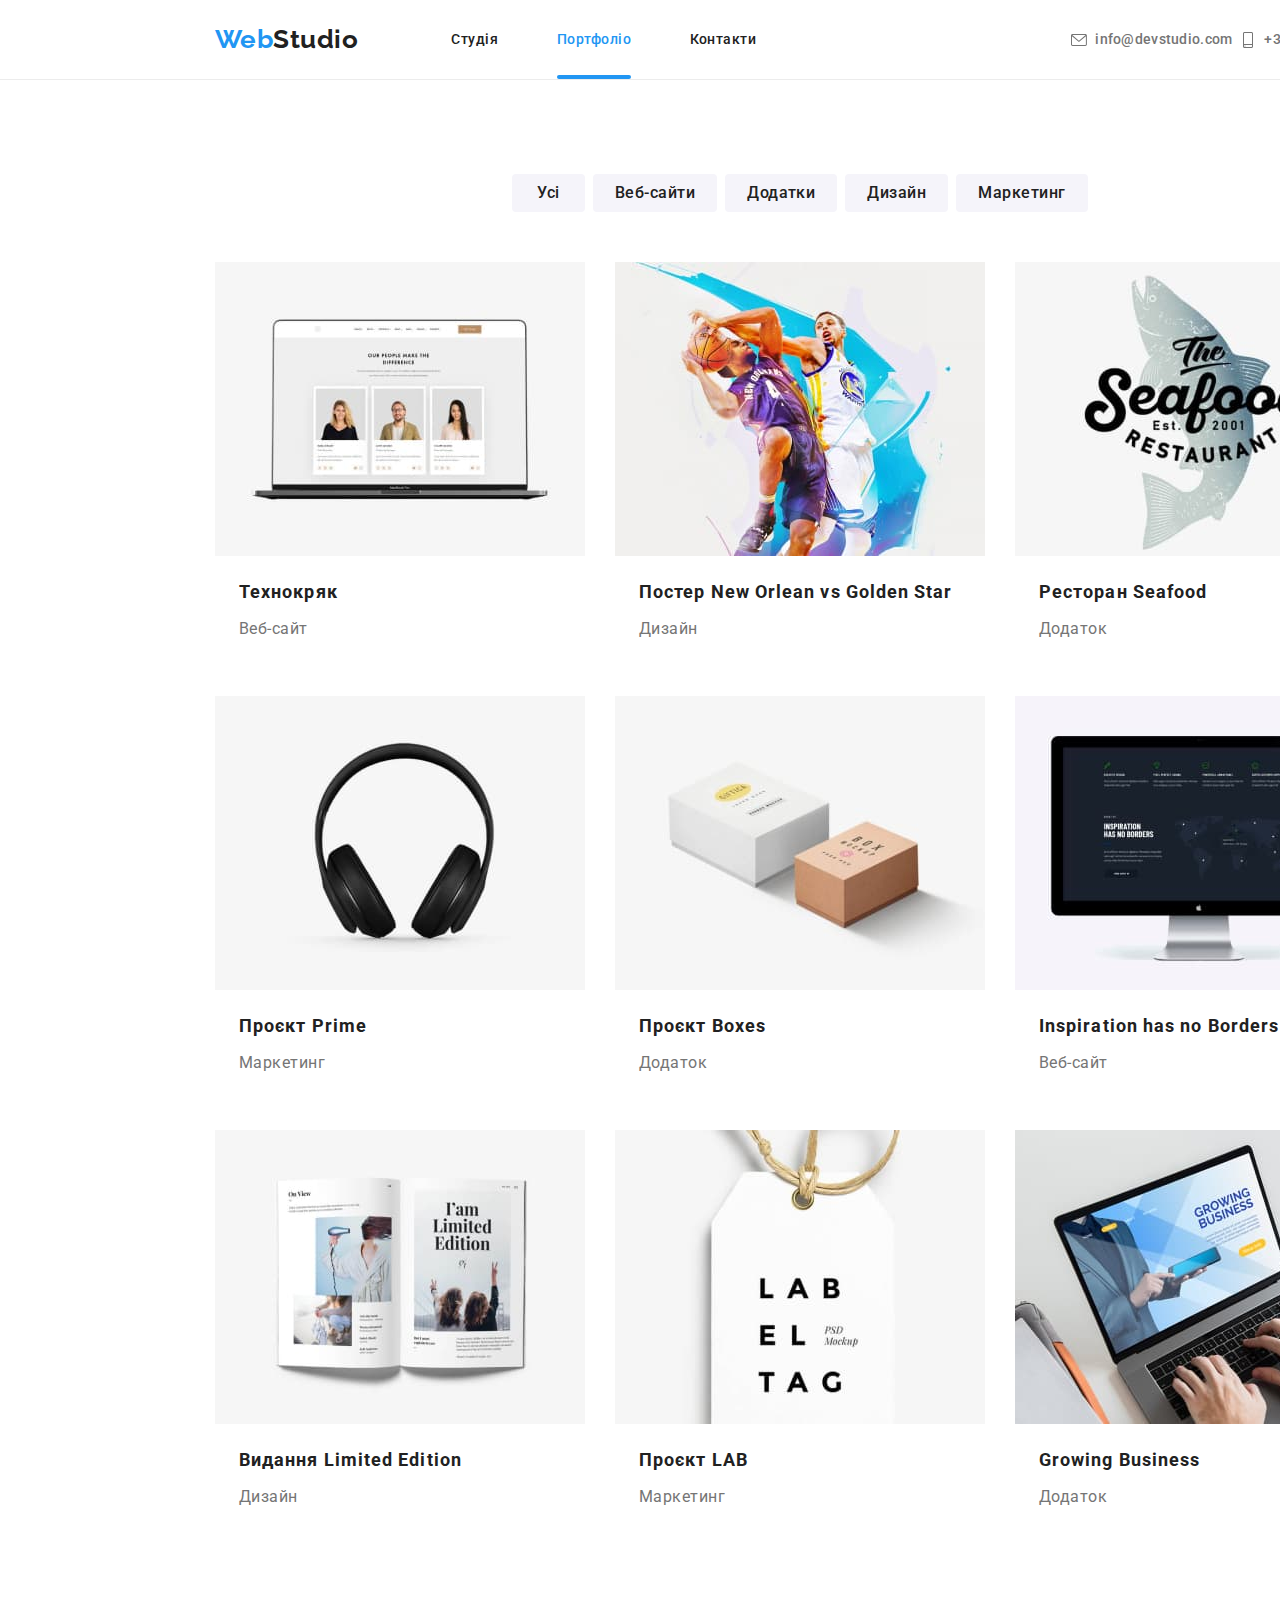
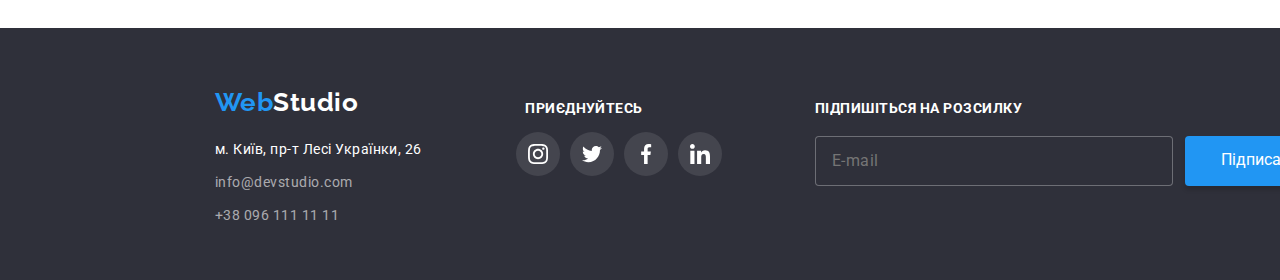
==== portfolio.html @ 5faa9cb5 "html-Bem" ====
<!DOCTYPE html>
<html lang="uk">
  <head>
    <meta charset="UTF-8" />
    <meta http-equiv="X-UA-Compatible" content="IE=edge" />
    <meta name="viewport" content="width=device-width, initial-scale=1.0" />
    <link rel="preconnect" href="https://fonts.googleapis.com" />
    <link rel="preconnect" href="https://fonts.gstatic.com" crossorigin />
    <link
      href="https://fonts.googleapis.com/css2?family=Oleo+Script&family=Raleway:wght@700&family=Roboto:wght@400;500;700;900&display=swap"
      rel="stylesheet"
    />
    <link
      rel="stylesheet"
      href="https://cdnjs.cloudflare.com/ajax/libs/modern-normalize/1.1.0/modern-normalize.css"
    />
    <link rel="stylesheet" href="./css/style.css" />
    <title>Портфоліо</title>
  </head>
  <body>
    <div class="body-page">
      <!--Header-->

      <header class="header">
        <a href="./index.html" class="header__logo">
          <span class="header__color--logo">Web</span>Studio</a
        >

        <!--Navigation-->

        <nav class="nav">
          <ul class="nav__list">
            <li class="nav__item">
              <a class="nav__link" href="./index.html">Студія</a>
            </li>

            <li class="nav__item">
              <a class="nav__link nav__link--current" href="./portfolio.html">Портфоліо</a>
            </li>
            <li class="nav__item">
              <a class="nav__link id" href="#contacts">Контакти</a>
            </li>
          </ul>
        </nav>
        <div class="header-contacts">
          <a class="header-contacts__link" href="mailto:info@devstudio.com"
            ><svg class="header-contacts__icon" width="16px" height="12px">
              <use href="./images/icons.svg#envelope"></use></svg
            >info@devstudio.com</a
          >
          <a class="header-contacts__link" href="tel:+380961111111"
            ><svg class="header-contacts__icon" width="10px" height="16px">
              <use href="./images/icons.svg#smartphone"></use>
            </svg>
            +38 096 111 11 11</a
          >
          </div>
      </header>

      <!--Main content-->

      <main>
        <!--Filters-->

        
          <div class="container">
            <ul class="filter-list list">
              <li class="filter-li">
                <button class="filter-btn all" type="button">Усі</button>
              </li>
              <li class="filter-li">
                <button class="filter-btn web" type="button">Веб-сайти</button>
              </li>
              <li class="filter-li">
                <button class="filter-btn app" type="button">Додатки</button>
              </li>
              <li class="filter-li">
                <button class="filter-btn design" type="button">Дизайн</button>
              </li>
              <li class="filter-li">
                <button class="filter-btn marketing" type="button">
                  Маркетинг
                </button>
              </li>
            </ul>
          </div>

          <!--Projects-->

          <article class="container">
            <ul class="project-list list">
              <li class="card-portfolio">
                <a class="project-link link" href="">
                  <div class="overlay">
                  <img src="./images/1laptop.jpg" width="370" alt="laptop" />
                  <div class="hover-overlay">
                    <p class="text-overlay">Ресурс пропонує
                       комплексні пропозиції з різним рівнем функціоналу та сервісів.
                      Все це дозволить відвідувачу отримати вичерпні 
                      відомості про компанію чи приватну особу.
                    </p>
                    </div>
                  </div>
                  <h1 class="project-title">Технокряк</h1>
                  <p class="project-text">Веб-сайт</p>
                </a>
              </li>
              <li class="card-portfolio">
                <a class="project-link link" href="">
                  <div class="overlay">
                  <img
                    src="./images/2basketball.jpg"
                    width="370"
                    alt="basketball"
                  />
                  <div class="hover-overlay">
                    <p class="text-overlay">Ресурс пропонує
                       комплексні пропозиції з різним рівнем функціоналу та сервісів.
                      Все це дозволить відвідувачу отримати вичерпні 
                      відомості про компанію чи приватну особу.
                    </p>
                    </div>
                  </div>
                  <h1 class="project-title">
                    Постер New Orlean vs Golden Star
                  </h1>
                  <p class="project-text">Дизайн</p>
                </a>
              </li>
              <li class="card-portfolio">
                <a class="project-link link" href="">
                  <div class="overlay">
                  <img src="./images/3restaurant.jpg" width="370" alt="" />
                  <div class="hover-overlay">
                    <p class="text-overlay">Ресурс пропонує
                       комплексні пропозиції з різним рівнем функціоналу та сервісів.
                      Все це дозволить відвідувачу отримати вичерпні 
                      відомості про компанію чи приватну особу.
                    </p>
                    </div>
                  </div>
                  <h1 class="project-title">Ресторан Seafood</h1>
                  <p class="project-text">Додаток</p>
                </a>
              </li>
              <li class="card-portfolio">
                <a class="project-link link" href="">
                  <div class="overlay">
                  <img src="./images/4headset.jpg" width="370" alt="headset" />
                  <div class="hover-overlay">
                    <p class="text-overlay">Ресурс пропонує
                       комплексні пропозиції з різним рівнем функціоналу та сервісів.
                      Все це дозволить відвідувачу отримати вичерпні 
                      відомості про компанію чи приватну особу.
                    </p>
                    </div>
                  </div>
                  <h1 class="project-title">Проєкт Prime</h1>
                  <p class="project-text">Маркетинг</p>
                </a>
              </li>
              <li class="card-portfolio">
                <a class="project-link link" href="">
                  <div class="overlay">
                  <img src="./images/5boxes.jpg" width="370" alt="boxes" />
                  <div class="hover-overlay">
                    <p class="text-overlay">Ресурс пропонує
                       комплексні пропозиції з різним рівнем функціоналу та сервісів.
                      Все це дозволить відвідувачу отримати вичерпні 
                      відомості про компанію чи приватну особу.
                    </p>
                    </div>
                  </div>
                  <h1 class="project-title">Проєкт Boxes</h1>
                  <p class="project-text">Додаток</p>
                </a>
              </li>
              <li class="card-portfolio">
                <a class="project-link link" href="">
                  <div class="overlay">
                  <img src="./images/6monoblockpc.jpg" width="370" alt="pc" />
                  <div class="hover-overlay">
                    <p class="text-overlay">Ресурс пропонує
                       комплексні пропозиції з різним рівнем функціоналу та сервісів.
                      Все це дозволить відвідувачу отримати вичерпні 
                      відомості про компанію чи приватну особу.
                    </p>
                    </div>
                  </div>
                  <h1 class="project-title">Inspiration has no Borders</h1>
                  <p class="project-text">Веб-сайт</p>
                </a>
              </li>
              <li class="card-portfolio">
                <a class="project-link link" href="">
                  <div class="overlay">
                  <img src="./images/7books.jpg" width="370" alt="books" />
                  <div class="hover-overlay">
                    <p class="text-overlay">Ресурс пропонує
                       комплексні пропозиції з різним рівнем функціоналу та сервісів.
                      Все це дозволить відвідувачу отримати вичерпні 
                      відомості про компанію чи приватну особу.
                    </p>
                    </div>
                  </div>
                  <h1 class="project-title">Видання Limited Edition</h1>
                  <p class="project-text">Дизайн</p>
                </a>
              </li>
              <li class="card-portfolio">
                <a class="project-link link" href="">
                  <div class="overlay">
                  <img src="./images/8lab.jpg" width="370" alt="lab" />
                  <div class="hover-overlay">
                    <p class="text-overlay">Ресурс пропонує
                       комплексні пропозиції з різним рівнем функціоналу та сервісів.
                      Все це дозволить відвідувачу отримати вичерпні 
                      відомості про компанію чи приватну особу.
                    </p>
                    </div>
                  </div>
                  <h1 class="project-title">Проєкт LAB</h1>
                  <p class="project-text">Маркетинг</p>
                </a>
              </li>
              <li class="card-portfolio">
                <a class="project-link link" href="">
                  <div class="overlay">
                  <img src="./images/9business.jpg" width="370" alt="lab" />
                  <div class="hover-overlay">
                    <p class="text-overlay">Ресурс пропонує
                       комплексні пропозиції з різним рівнем функціоналу та сервісів.
                      Все це дозволить відвідувачу отримати вичерпні 
                      відомості про компанію чи приватну особу.
                    </p>
                    </div>
                  </div>
                  <h1 class="project-title">Growing Business</h1>
                  <p class="project-text">Додаток</p>
                </a>
              </li>
            </ul>
          
        </article>
      </main>

      <!--Footer-->

      <footer class="footer">
        <div class="footer__container">
          <div class="footer__contacts">
            <a href="./index.html" class="footer__logo">
              <span class="footer__color-logo">Web</span>Studio</a
            >

            <!--Address-->

            <address id="contacts">
              <ul class="footer__list">
                <li class="footer__item">
                  <p class="footer__address">м. Київ, пр-т Лесі Українки, 26</p>
                </li>
                <li class="footer__item">
                  <a class="footer__contacts-link" href="mailto:info@devstudio.com">
                    info@devstudio.com</a
                  >
                </li>
                <li class="footer__item">
                  <a class="footer__contacts-link" href="tel:+380961111111"
                    >+38 096 111 11 11</a
                  >
                </li>
              </ul>
            </address>
          </div>

          <!--Social links-->

          <div class="footer-icons">
            <h4 class="footer-icons__title">ПРИЄДНУЙТЕСЬ</h4>
            <ul class="social-list social-list--footer" >
                    <li class="social-list__item"><a
                      class="social-list__link"
                      href=""
                      target="_blank"
                      rel="noreferrer noopener nofollow"
                    >
                      <svg class="social-list__icon social-list__icon--footer">
                        <use href="./images/icons.svg#instagram-2"></use></svg
                    ></a>
                    </li>
                    <li class="social-list__item"><a
                      class="social-list__link"
                      href=""
                      target="_blank"
                      rel="noreferrer noopener nofollow"
                    >
                      <svg class="social-list__icon social-list__icon--footer">
                        <use href="./images/icons.svg#twitter-1"></use></svg
                    ></a>
                    </li>
                    <li class="social-list__item"><a
                      class="social-list__link"
                      href=""
                      target="_blank"
                      rel="noreferrer noopener nofollow"
                    >
                      <svg class="social-list__icon social-list__icon--footer">
                        <use href="./images/icons.svg#facebook-1"></use></svg
                    ></a>
                    </li>
                    <li class="social-list__item"><a
                      class="social-list__link"
                      href=""
                      target="_blank"
                      rel="noreferrer noopener nofollow"
                    >
                      <svg class="social-list__icon social-list__icon--footer">
                        <use href="./images/icons.svg#linkedin-1"></use>
                      </svg>
                    </a>
                    </li>
                  </ul>
          </div>

<!--SUBSCRIBE FORM-->

          <div class="subscrib">
              <h4 class="subscrib__label"> Підпишіться на розсилку</h4>
              <ul class="subscrib__field">
                <li><input type="text" class="subscrib__input" name="email" placeholder="E-mail"></li>
                <li><button type="submit" class="subscrib__button">Підписатися 
                  <!--<svg  class="subscrib-icon" width="24px" hight="24px"><use href="./images/icons.svg#send"></use>
                  </svg>-->
                  </button>
                </li>
              </ul>
          </div>
        </div>
      </footer>
    </div>
  </body>
</html>
---- css/style.css ----
/*Кастомні змінні*/
:root {
    --primary-text-color: #212121;
    --second-color: #757575;
    --title-text-color: #000000;
    --accent-color: #2196F3;
    --background-color: #F5F5F5;
    --icon-color: #AFB1B8;
}

body {
    font-family: "Roboto", sans-serif;
    font-style: normal;
    background-color: var(--background-color);
    color: var(--primary-text-color);
    letter-spacing: 0.03em;
    
}

.link {
    text-decoration: none;
}

.list {
    list-style: none;
}

.container {
    width: 1230px;
    margin: 0 auto;
    padding: 0 15px;
}

h1,
h2,
h3,
p, 
ul{
    margin: 0;
}

/*START*/

.body-page {
    position: relative;
    margin: 0 auto;
    width: 1600px;
    height: auto;
    background: #FFFFFF;
}

.header {
    display: flex;
    align-items: center;
    padding: 0 215px;
    width: 1600px;
    height: 80px;
    box-sizing: border-box;
    border-bottom: 1px solid rgba(236, 236, 236, 1);
}

/*Logo*/

.header__logo {
    margin-left: 0;
    margin-right: 93px;
    font-family: 'Raleway';
    font-weight: 700;
    font-size: 26px;
    line-height: 1, 2;
    text-decoration: none;
    color: inherit;
}

.header__color--logo {
    color: var(--accent-color);
}

/*Navigation*/

.nav__list {
    display: flex;
    align-items: baseline;
    justify-content: space-between;
    width: 305px;
    list-style: none;
    padding: 93px;
    margin: 0;
    padding: 0;
    
}

.nav__link {
    text-decoration: none;
    font-family: inherit;
    font-weight: 500;
    font-size: 14px;
    line-height: 1, 14;
    color: inherit;

    transition-property: color;
    transition-duration: 250ms;
    transition-timing-function: cubic-bezier(0.4, 0, 0.2, 1);
}

.nav__link:hover,
.nav__link:focus {
    color: var(--accent-color);
}

.nav__link--current {
    position: relative;
    color: var(--accent-color);
}

.nav__link--current::after {
    content: '';

    position: absolute;
    left: 0;
    bottom: -200%;
    display: block;
    width: 100%;
    height: 4px;
    background: #2196F3;
    border-radius: 2px;

}

/*Contacts*/



.header-contacts {
    display: flex;
    align-content: center;
    justify-content: space-between;
    margin-left: 315px;
    width: 325px;
}


.header-contacts__link {
    display: inline-block;
    text-align: justify;
    text-decoration: none;
    font-style: normal;
    font-weight: 500;
    font-size: 14px;
    line-height: 1,14;
    letter-spacing: 0.02em;
    color: var(--second-color);

    transition-property: color;
    transition-duration: 250ms;
    transition-timing-function: cubic-bezier(0.4, 0, 0.2, 1);
}
.header-contacts__link:hover,
.header-contacts__link:focus {
    color: var(--accent-color);
}

.header-contacts__icon {   
    vertical-align: middle; 
    margin-right: 8px;
    background-repeat: no-repeat;  
    fill: var(--second-color);

    transition-property: fill;
    transition-duration: 250ms;
    transition-timing-function: cubic-bezier(0.4, 0, 0.2, 1);
}

.header-contacts__link:hover .header-contacts__icon,
.header-contacts__link:focus .header-contacts__icon {
    fill: var(--accent-color);
}


/*HERO*/

.hero {
    display: flex;
    flex-direction: column;
    justify-content: center;
    max-width: 1600px;
    height: 600px;
    top: 80px;
    background: #C4C4C4;
    background-image: linear-gradient(to right,
            rgba(47, 48, 58, 0.4),
            rgba(47, 48, 58, 0.4)),
        url(../images/HERO.jpg);
    background-size: contain;
    background-repeat: no-repeat;
}

.hero__title {
    max-width: 696px;
    margin-left: auto;
    margin-right: auto;
    padding: 0;
    font-weight: 900;
    font-size: 44px;
    line-height: 1.35;
    letter-spacing: 0.06em;
    text-align: center;
    text-transform: uppercase;
    color: #ffffff
}

.hero__modal-btn {
    cursor: pointer;
    padding: 15px 32px;
    font-weight: 700;
    font-size: 16px;
    line-height: 1, 87;
    letter-spacing: 0.06em;
    margin-left: auto;
    margin-right: auto;
    margin-top: 30px;
    border-radius: 4px;
    border: none;
    box-shadow: 0px 4px 4px rgba(0, 0, 0, 0.15);
    background: var(--accent-color);
    color: #FFFFFF;
}

.hero__modal-btn:active {
    background: #188CE8;
}


/*Featurs*/

.title-hidden,
.visually-hidden {
    position: absolute;
    width: 1px;
    height: 1px;
    margin: -1px;
    border: 0;
    padding: 0;
    white-space: nowrap;
    clip-path: inset(100%);
    clip: rect(0 0 0 0);
    overflow: hidden;
}

/*Features*/
.featurs {
    width: 1170px;
    margin-top: 94px;
    margin-left: auto;
    margin-right: auto;
}
    
    
    
.featurs__list {
    display: flex;
    justify-content: space-between;
    list-style: none;
    padding: 0;
}

.featurs__item {
    width: 270px;
    height: auto;
    vertical-align: top;
}
/*особливості-Якості*/
.featurs__internal {
    font-weight: 700;
    font-size: 14px;
    line-height: 1.14;
    text-transform: uppercase;
    color: var(--primary-text-color);
}

.featurs__text {
    margin-top: 10px;
    font-weight: 400;
    font-size: 14px;
    line-height: 1.7;
    color: var(--second-color);
}

.featurs__box {
    display: flex;
    margin-bottom: 30px;
    justify-content: center;
    align-items: center;
    height: 120px;
    background: #F5F4FA;
    border-radius: 4px;
}



/*Employment*/

.employment {
    margin-top: 94px;
    margin-left: auto;
    margin-right: auto;
    padding: 0;
    width: 1170px;
    height: 386px;
}

.employment__title {
    margin: 0;
    font-weight: 700;
    font-size: 36px;
    line-height: 1.16;
    text-align: center;
}

.employment__list {
    display: flex;
    justify-content: space-between;
    margin-top: 50px;
    padding: 0;
    list-style: none;
    height: 294px;
}

.employment__item {
    position: relative;
}

.employment__box {
    position: absolute;
    left: 0;
    bottom: 0;
    width: 100%;
    height: 70px;
    background: rgba(47, 48, 58, 0.8);
}

.employment__text {
    margin-top: 27px;
    font-weight: 700;
    font-size: 14px;
    line-height: 1.14;
    text-align: center;
    text-transform: uppercase;
    color: #FFFFFF;

}

/*About team*/

.about {
    display: inline-block;
    text-align: center;
    margin-top: 94px;
    margin-left: auto;
    margin-right: auto;
    width: 1600px;
    height: 708px;
    background: #F5F4FA;
}

.about__title {
    margin-top: 94px;
    font-weight: 700;
    font-size: 36px;
    line-height: 1, 16;
}

.about__list {
    display: flex;
    justify-content: space-between;
    flex-basis: calc((100% - 90px) / 4);
    margin: 50px auto 0 auto;
    padding: 0;
    list-style: none;
    width: 1170px;
    height: auto;


}

.about__name {
    margin-top: 30px;
    font-weight: 500;
    font-size: 16px;
    line-height: 1.18;
}

.about__text {
    margin-top: 10px;
    color: var(--second-color);
}

.about__item {
    width: 270px;
    height: auto;
    
    background: #FFFFFF;
    box-shadow: 0px 1px 3px rgba(0, 0, 0, 0.12),
        0px 1px 1px rgba(0, 0, 0, 0.14),
        0px 2px 1px rgba(0, 0, 0, 0.2);
    border-radius: 0px 0px 4px 4px;
}

.social-list {
    display: flex;
    justify-content: space-between;
    margin-left: auto;
    margin-right: auto;
    list-style: none;
    margin-top: 16px;
    margin-bottom: 30px;
    padding: 0;
    width: 200px;
}

.social-list__item {
    display: flex;
    margin: 0;
    
    width: 44px;
    height: 44px;
    border-radius: 50%;
}

.social-list__link {
    display: flex;
    align-items: center;
    justify-content: center;
    width: 44px;
    height: 44px;
    border-radius: 50%;
    background-color: #FFFFFF;

    transition-property: background-color;
    transition-duration: 250ms;
    transition-timing-function: cubic-bezier(0.4, 0, 0.2, 1);
}

.social-list__icon {
    width: 20px;
    height: 20px;
    padding-bottom: -3px;
    fill: var(--icon-color);

    transition-property: fill;
    transition-duration: 250ms;
    transition-timing-function: cubic-bezier(0.4, 0, 0.2, 1);
}

.social-list__link:hover,
.social-list__link:focus {
    background-color: var(--accent-color);
}

.social-list__link:hover .social-list__icon,
.social-list__link:focus .social-list__icon {
    fill: #FFFFFF;
}

/*Clients*/

.clients {
    margin-top: 50px;
    margin-left: auto;
    margin-right: auto;
    width: 1170px;
    height: auto;
}

.clients__title {
    display: block;
    margin-top: 94px;
    font-weight: 700;
    font-size: 36px;
    line-height: 1.16;
    text-align: center;
}
.clients__list {
    display: flex;
    justify-content: space-between;
    margin-top: 50px;
    list-style: none;
    padding: 0;
    width: 1170px;
    height: auto;
}
.clients__link {
    margin-bottom: 94px;
    display: flex;
    justify-content: center;
    align-items: center;
    width: 170px;
    height: 92px;
    border: 1px solid #AFB1B8;
    border-radius: 4px;

    transition-property: border;
    transition-duration: 250ms;
    transition-timing-function: cubic-bezier(0.4, 0, 0.2, 1);
}

.clients__icon {
    fill: var(--second-color);

    transition-property: fill, ;
    transition-duration: 250ms;
    transition-timing-function: cubic-bezier(0.4, 0, 0.2, 1);
}

.clients__link:hover .clients__icon,
.clients__link:focus .clients__icon {
    fill: var(--accent-color);
    border: var(--accent-color);
}

.clients__link:hover,
.clients__link:focus {
    border-color: var(--accent-color);
}

/*Footer*/

.footer {
    display: inline-block;
    text-align: center;
    width: 1600px;
    height: 252px;
    background: #2F303A;
}
.footer__container {
    margin-left: auto;
    margin-right: auto;
    display: flex;
    text-align: center;
    width: 1170px;
}

.footer__contacts {
    display: inline-block;
    width: 231px;
    text-align: start;
}

/*LOGO*/

.footer__logo { 
    display: inline-block;
    margin-top: 60px;
    margin-bottom: 20px;
    font-family: 'Raleway';
    font-weight: 700;
    font-size: 26px;
    line-height: 1, 2;
    text-decoration: none;
    color: #FFFFFF;
}

.footer__color-logo {
    color: var(--accent-color);
}

.footer__list {
    display: inline-flex;
    align-items: flex-start;
    flex-direction: column;
    list-style: none;
    margin: 0;
    padding: 0;
    height: 81px;
}

.footer__item:not(:first-child) {
    margin-top: 9px;
}

.footer__address {
    font-family: inherit;
    font-style: normal;
    font-size: 14px;
    line-height: calc(24/14);
    letter-spacing: inherit;
    color: #FFFFFF;
}

.footer__contacts-link {
    text-decoration: none;
    font-family: inherit;
    font-style: normal;
    font-size: 14px;
    line-height: calc(24/14);
    letter-spacing: inherit;
    color: rgba(255, 255, 255, 0.6);
}

/*
.footer .container {
    display: flex;
    justify-content: start;
}*/

.footer-icons {
    margin-top: 72px;
}
.social-list--footer {
    margin-left: 70px;
    width: 206px;
}

.footer-icons__title {
    margin: 0;
    font-weight: 700;
    font-size: 14px;
    line-height: 1.2;
    color: #FFFFFF;
}

.social-list__icon--footer{
    fill: #FFFFFF;
}

.social-list__link {
    background-color: rgba(255, 255, 255, 0.1);

    transition-property: background-color;
    transition-duration: 250ms;
    transition-timing-function: cubic-bezier(0.4, 0, 0.2, 1);
}

.social-list__link:hover {
    background-color: var(--accent-color);
}

/*SUBSCRIBE FORM*/

.subscrib {
    display: inline-block;
    margin-top: 72px;
    margin-left: 93px;
    width: 570px;
    height: 86px;
}

.subscrib__label{
    display: block;
    text-align: start;
    font-weight: 700;
    font-size: 14px;
    margin-top: 0;
    margin-bottom: 20px;
    line-height: calc(16/14);
    text-transform: uppercase;
    color: #FFFFFF;
}
.subscrib__field {
    display: flex;
    justify-content: space-between;
    list-style: none;
    margin: 0;
    padding: 0;
}
.subscrib__input {
    display: inline-flex;
    cursor: pointer;
    font-family: inherit;
    padding: 15px 16px;
    width: 358px;
    height: 50px;
    font-size: 16px;
    line-height: calc(20/16);
    align-items: center;
    letter-spacing: 0.03em;
    color: #FFFFFF;
    background: #2F303A;
    border: 1px solid rgba(255, 255, 255, 0.3);
    border-radius: 4px; 
}
.subscrib__input:focus {
    outline: 1px solid #2F303A;
}
.subscrib__button {
    display: flex;
    justify-content: center;
    align-items: center;
    cursor: pointer;
    margin-left: 12px;
    width: 200px;
    height: 50px;
    color: #FFFFFF;
    background-color: var(--accent-color);
    border-radius: 4px;
    border: none;
    box-shadow: 0px 4px 4px rgba(0, 0, 0, 0.15);

    transition-property: background-color;
    transition-duration: 250ms;
    transition-timing-function: cubic-bezier(0.4, 0, 0.2, 1);

}
.subscrib__button::after {
    display: inline-block;
    text-align: center;
    content:' ';
    margin-left: 10px;
    width: 24px;
    height: 24px;
    background-image: url('../images/send.svg');
}
.subscrib__:focus {
    background-color: #188CE8;
}



/*PORTFOLIO*/


/*Buttons portfolio*/

.filter-list {
    display: flex;
    justify-content: center;
    padding: 0;
    margin: 0;
    margin-top: 94px;
    margin-left: auto;
    margin-right: auto;
    width: auto;

}

.filter-li:not(:last-child) {
    margin-right: 8px;
}

.filter-list .all {
    padding: 6px 25px;
}

.filter-btn {
    box-sizing: border-box;
    padding: 6px 22px;
    font-weight: 500;
    font-size: 16px;
    line-height: 1.6;
    letter-spacing: 0.03em;
    text-align: center;
    cursor: pointer;
    border-radius: 4px;
    color: var(----primary-text-color);
    border: none;
    background: #F5F4FA;

    transition-property: color;
    transition-duration: 250ms;
    transition-timing-function: cubic-bezier(0.4, 0, 0.2, 1);
}

.filter-btn:hover,
.filter-btn:focus {
    color: #FFFFFF;
    background-color: var(--accent-color);
    box-shadow: 0px 3px 1px rgba(0, 0, 0, 0.1),
        0px 1px 2px rgba(0, 0, 0, 0.08),
        0px 2px 2px rgba(0, 0, 0, 0.12);
}

/*Projects*/

.project-list {
    display: flex;
    flex-wrap: wrap;
    justify-content: center;
    gap: 30px;
    margin-top: 50px;
    margin-bottom: 94px;
    padding: 0;
}

.card-portfolio {
    max-height: 404px;
    background: #FFFFFF;
    border: 1px solid #EEEEEE;
    border: none;
}

.project-link {
    display: inline-block;
    text-align: start;
    height: 404px;
    transition: box-shadow 250ms cubic-bezier(0.4, 0, 0.2, 1);
}

.project-link:hover,
.project-link:focus {
    box-shadow: 0px 1px 1px rgba(0, 0, 0, 0.12),
        0px 4px 4px rgba(0, 0, 0, 0.06),
        1px 4px 6px rgba(0, 0, 0, 0.16);
}

.project-title {
    margin-top: 18px;
    margin-left: 24px;
    font-family: inherit;
    font-size: 18px;
    line-height: calc(36/18);
    letter-spacing: 0.06em;
    color: var(--primary-text-color);
}

.project-text {
    margin-top: 4px;
    margin-left: 24px;
    margin-bottom: 20px;
    font-size: 16px;
    line-height: calc(30/16);
    color: var(--second-color);
}

.overlay {
    height: 294px;
    position: relative;
    overflow: hidden;
}

.hover-overlay {
    display: inline-block;
    position: absolute;
    top: 1px;
    left: 0;
    width: 100%;
    height: 100%;
    background-color: rgba(33, 150, 243, 0.9);
    transform: translateY(100%);

    transition-property: transform;
    transition-duration: 250ms;
    transition-timing-function: cubic-bezier(0.4, 0, 0.2, 1);
}

.project-link:hover .hover-overlay {
    transform: translate(0);
}

.text-overlay {
    padding: 63px 24px;
    font-size: 18px;
    line-height: 1.5;
    color: #FFFFFF;
}

/*BACKDROP*/

.backdrop {
    position: fixed;
    top: 0;
    left: 0;
    width: 100%;
    height: 100%;
    background: rgba(0, 0, 0, 0.2);
    opacity: 1;
    visibility: visible;

    transition-property: opacity, visibility;
    transition-duration: 250ms;
    transition-timing-function: cubic-bezier(0.4, 0, 0.2, 1);

    /*transition: opacity 2500ms cubic-bezier(0.4, 0, 0.2, 1);*/
}

.is-hidden {
    opacity: 0;
    visibility: hidden;
    pointer-events: none;
}

.is-hidden .modal-window {
    transform: translate(-50%, -50%) scale(0.8);
}



/*MODAL*/

.modal-window {
    position: absolute;
    width: 498px;
    height: auto;
    padding: 15px;
    top: 50%;
    left: 50%;
    transform: translate(-50%, -50%) scale(1);
    opacity: 1;
    background: #FFFFFF;
    box-shadow: 0px 1px 3px rgba(0, 0, 0, 0.12),
     0px 1px 1px rgba(0, 0, 0, 0.14),
     0px 2px 1px rgba(0, 0, 0, 0.2);
    border-radius: 4px;

    transition-property: opacity scale;
    transition-duration: 250ms;
    transition-timing-function: cubic-bezier(0.4, 0, 0.2, 1);
}
.close-modal {
    position: absolute;
    width: 30px;
    height: 30px;
    right: 8px;
    top: 8px;
    background: #FFFFFF;
    border: 1px solid rgba(0, 0, 0, 0.1);
    border-radius: 50%;
}
.close-icon {
    position: absolute;
    padding: 0;
    margin: 0;
    width: 15px;
    height: 15px;
    left: 50%;
    right: 50%;
    transform: translate(-50%, -50%);
    fill: var(----primary-text-color);

    transition-property: fill;
    transition-duration: 250ms;
    transition-timing-function: cubic-bezier(0.4, 0, 0.2, 1);
}
.close-icon:hover {
    fill: var(--accent-color);
}

 /*FORM FIELDS*/

 .form {
    margin-left: auto;
    margin-right: auto;
    width: 448px;
 }
 .form-title {
    margin-left: auto;
    margin-right: auto;
    margin-top: 25px;
    margin-bottom: 2px;
    width: auto;
    font-family: 'Roboto';
    font-style: normal;
    font-weight: 700;
    font-size: 20px;
    line-height: calc(23/20);
    text-align: center;
    letter-spacing: 0.03em;
    color: #212121;
 }

 .form-field {
    position: relative;
    display: block;
    text-align: center;
    border-radius: 4px;
    border: none;
 }

 .form-field:not(:last-child) {
    margin-top: 28px;
 }
 
 .form-input {
    padding-top: 12px;
    padding-bottom: 12px;
    padding-left: 42px;
    padding-right: 0;
    width: 100%;
    height: 100%;
    box-sizing: border-box;
    border: none;
    outline: 1px solid rgba(33, 33, 33, 0.2);

    transition-property: outline;
    transition-duration: 250ms;
    transition-timing-function: cubic-bezier(0.4, 0, 0.2, 1);
 }
 .form-input:focus {
    outline: 1px solid var(--accent-color);
 }
 .form-label {
    position: absolute;
    font-family: 'Roboto';
    left: 0;
    top: -20px;    
    font-size: 12px;
    line-height: calc(14/12);
    letter-spacing: 0.01em;
    color: #757575;
}
.form-icon {
    position: absolute;
    left: 15px;
    top: 11px;
    width: 18px;
    height: 18px;
    fill: var(----primary-text-color);

    transition-property: fill;
    transition-duration: 250ms;
    transition-timing-function: cubic-bezier(0.4, 0, 0.2, 1);
}
.form-input:focus ~ .form-icon {
    fill: var(--accent-color);
}
/*
 background-color: rgba(33, 150, 243, 0.9);
 transform: translateY(100%);

 transition-property: transform;
 transition-duration: 250ms;
 transition-timing-function: cubic-bezier(0.4, 0, 0.2, 1);
 }*/

 
.coment {
    resize: none;
    padding: 12px 16px;
    width: 100%;
    height: 100%;
    font-size: 12px;
    line-height: calc(14/12);
    letter-spacing: 0.01em;
}
.checkbox-field {
    margin-top: 20px;
    display: flex;
    align-items: center;
    justify-content: center;
}
.checkbox-field > .checkbox-text,
 .checkbox-link {
    font-size: 14px;
    line-height: calc(24/14);
    letter-spacing: 0.03em;
    color: #757575;
}
.form-checkbox {
-webkit-appearance: none;
-moz-appearance: none;
-ms-appearance: none;
-o-appearance: none;
}
.checkbox-link {
    white-space: pre;
    color: var(--accent-color);
}
.check-icon {
    display: inline-block;
    margin-right: 7px;
    width: 16px;
    height: 15px;
    
    border: 2px solid #2a2a2a;
    border-radius: 2px;
}
.form-checkbox:checked + .check-icon {
    background-image: url('../images/check.svg');
    background-size: contain;
    background-origin: border-box;
    border-color: var(--accent-color);
}
.sub-button {
    display: block;
    cursor: pointer;
    margin-left: auto;
    margin-right: auto;
    margin-top: 30px;
    margin-bottom: 25px;
    font-weight: 700;
    font-size: 16px;
    line-height: calc(30/16);
    width: 200px;
    height: 50px;
    color: #FFFFFF;
    background-color: var(--accent-color);
    box-shadow: 0px 4px 4px rgba(0, 0, 0, 0.15);
    border-radius: 4px;
    border: none;

    transition-property: background-color;
    transition-duration: 250ms;
    transition-timing-function: cubic-bezier(0.4, 0, 0.2, 1);
}
.sub-button:focus{
    background: #188CE8;
}
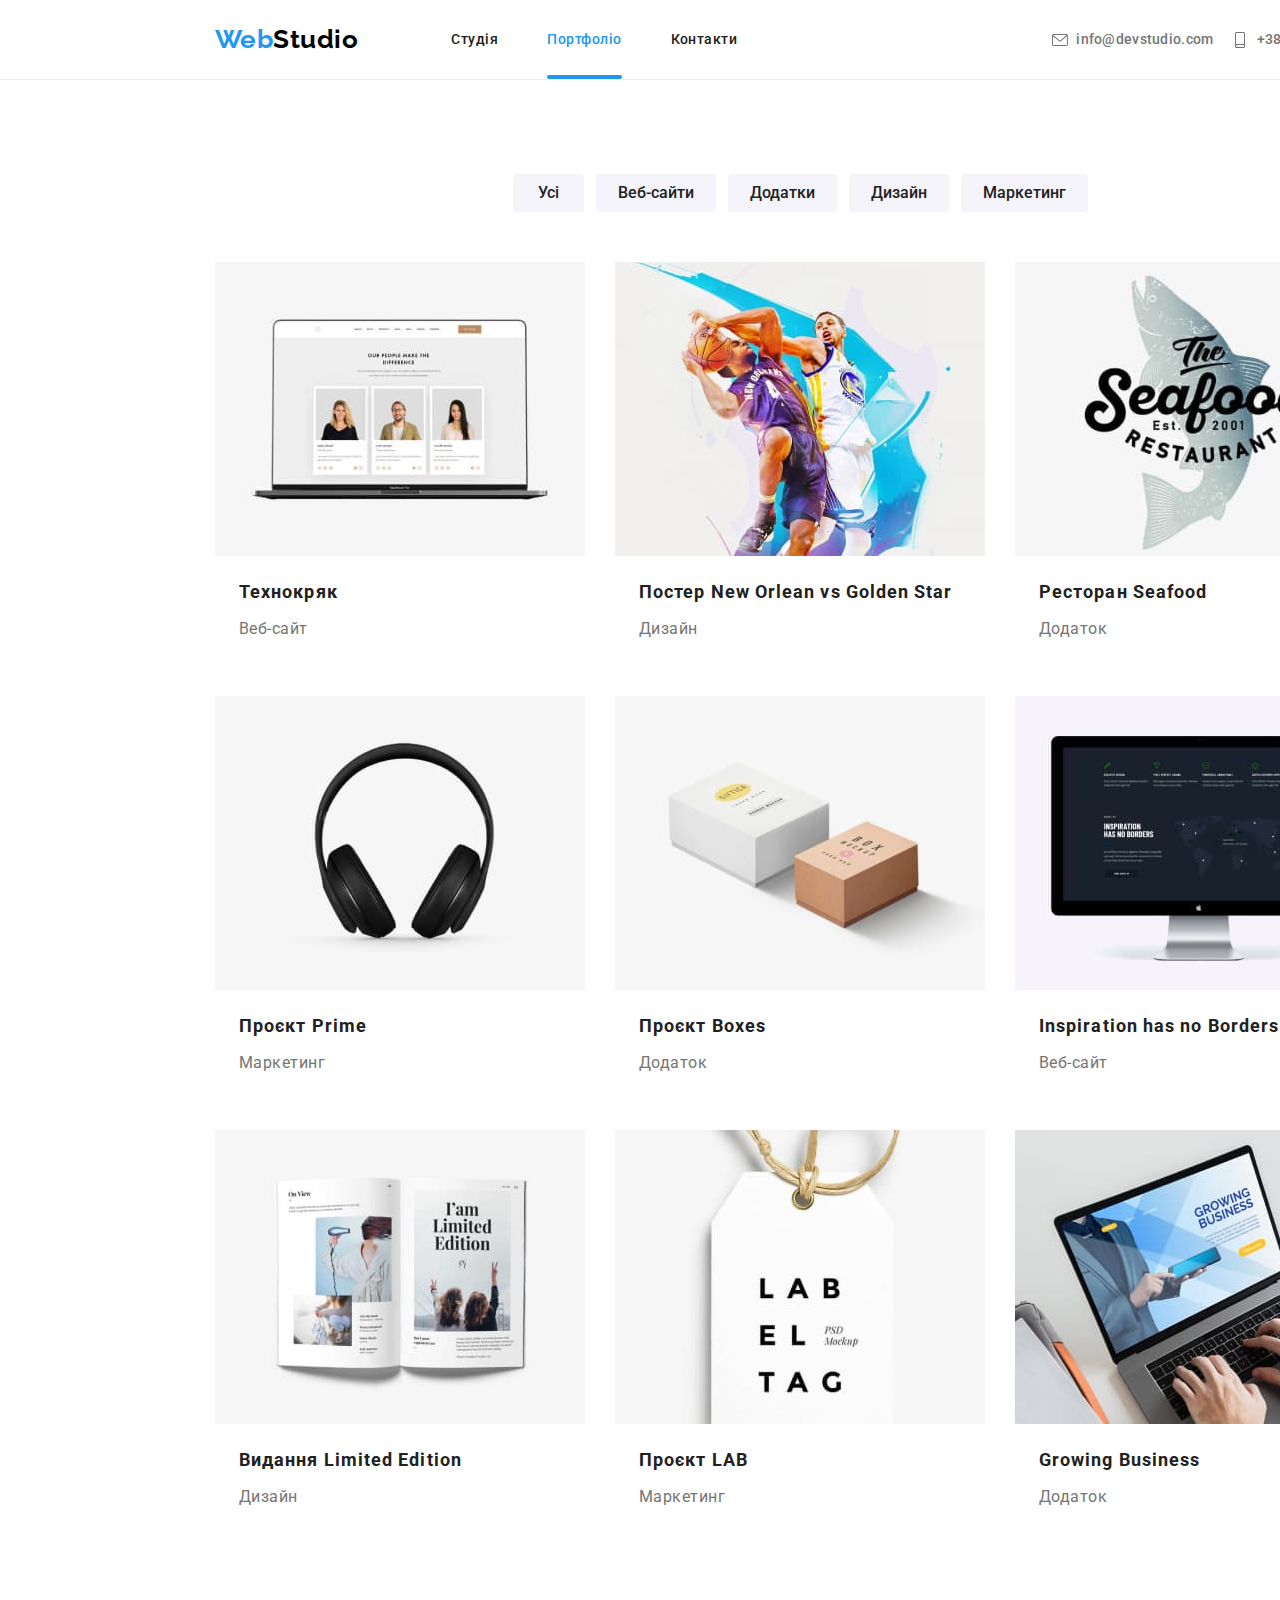
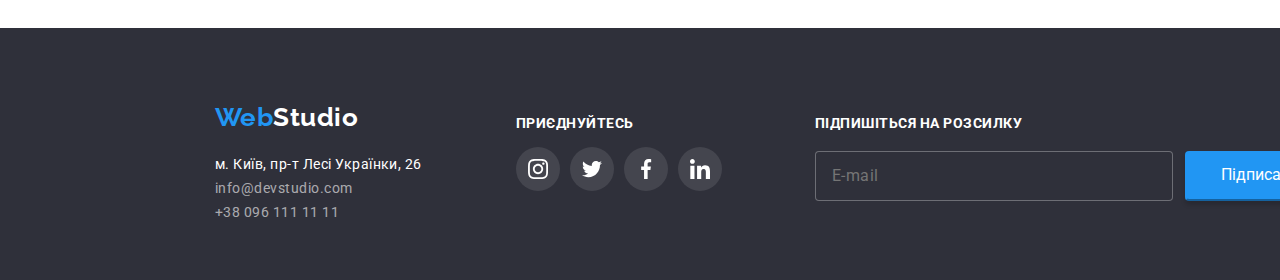
==== commit 21fec134: "Main work doun" ====
--- a/portfolio.html
+++ b/portfolio.html
@@ -14,7 +14,7 @@
       rel="stylesheet"
       href="https://cdnjs.cloudflare.com/ajax/libs/modern-normalize/1.1.0/modern-normalize.css"
     />
-    <link rel="stylesheet" href="./css/style.css" />
+    <link rel="stylesheet" href="./css/main.min.css" />
     <title>Портфоліо</title>
   </head>
   <body>
@@ -22,8 +22,8 @@
       <!--Header-->
 
       <header class="header">
-        <a href="./index.html" class="header__logo">
-          <span class="header__color--logo">Web</span>Studio</a
+        <a href="./index.html" class="logo header__logo">
+          Web<span class="header__half-logo">Studio</span></a
         >
 
         <!--Navigation-->
@@ -64,21 +64,21 @@
 
         
           <div class="container">
-            <ul class="filter-list list">
-              <li class="filter-li">
-                <button class="filter-btn all" type="button">Усі</button>
-              </li>
-              <li class="filter-li">
-                <button class="filter-btn web" type="button">Веб-сайти</button>
-              </li>
-              <li class="filter-li">
-                <button class="filter-btn app" type="button">Додатки</button>
-              </li>
-              <li class="filter-li">
-                <button class="filter-btn design" type="button">Дизайн</button>
-              </li>
-              <li class="filter-li">
-                <button class="filter-btn marketing" type="button">
+            <ul class="filter__list">
+              <li class="filter__item">
+                <button class="filter__btn all" type="button">Усі</button>
+              </li>
+              <li class="filter__item">
+                <button class="filter__btn web" type="button">Веб-сайти</button>
+              </li>
+              <li class="filter__item">
+                <button class="filter__btn app" type="button">Додатки</button>
+              </li>
+              <li class="filter__item">
+                <button class="filter__btn design" type="button">Дизайн</button>
+              </li>
+              <li class="filter__item">
+                <button class="filter__btn marketing" type="button">
                   Маркетинг
                 </button>
               </li>
@@ -88,155 +88,155 @@
           <!--Projects-->
 
           <article class="container">
-            <ul class="project-list list">
-              <li class="card-portfolio">
-                <a class="project-link link" href="">
-                  <div class="overlay">
+            <ul class="card__list">
+              <li class="card__item">
+                <a class="card__link" href="">
+                  <div class="card__overlay">
                   <img src="./images/1laptop.jpg" width="370" alt="laptop" />
-                  <div class="hover-overlay">
-                    <p class="text-overlay">Ресурс пропонує
-                       комплексні пропозиції з різним рівнем функціоналу та сервісів.
-                      Все це дозволить відвідувачу отримати вичерпні 
-                      відомості про компанію чи приватну особу.
-                    </p>
-                    </div>
-                  </div>
-                  <h1 class="project-title">Технокряк</h1>
-                  <p class="project-text">Веб-сайт</p>
-                </a>
-              </li>
-              <li class="card-portfolio">
-                <a class="project-link link" href="">
-                  <div class="overlay">
+                  <div class="card__hover-overlay">
+                    <p class="card__text-overlay">Ресурс пропонує
+                       комплексні пропозиції з різним рівнем функціоналу та сервісів.
+                      Все це дозволить відвідувачу отримати вичерпні 
+                      відомості про компанію чи приватну особу.
+                    </p>
+                    </div>
+                  </div>
+                  <h1 class="card__title">Технокряк</h1>
+                  <p class="card__text">Веб-сайт</p>
+                </a>
+              </li>
+              <li class="card__item">
+                <a class="card__link" href="">
+                  <div class="card__overlay">
                   <img
                     src="./images/2basketball.jpg"
                     width="370"
                     alt="basketball"
                   />
-                  <div class="hover-overlay">
-                    <p class="text-overlay">Ресурс пропонує
-                       комплексні пропозиції з різним рівнем функціоналу та сервісів.
-                      Все це дозволить відвідувачу отримати вичерпні 
-                      відомості про компанію чи приватну особу.
-                    </p>
-                    </div>
-                  </div>
-                  <h1 class="project-title">
+                  <div class="card__hover-overlay">
+                    <p class="card__text-overlay">Ресурс пропонує
+                       комплексні пропозиції з різним рівнем функціоналу та сервісів.
+                      Все це дозволить відвідувачу отримати вичерпні 
+                      відомості про компанію чи приватну особу.
+                    </p>
+                    </div>
+                  </div>
+                  <h1 class="card__title">
                     Постер New Orlean vs Golden Star
                   </h1>
-                  <p class="project-text">Дизайн</p>
-                </a>
-              </li>
-              <li class="card-portfolio">
-                <a class="project-link link" href="">
-                  <div class="overlay">
+                  <p class="card__text">Дизайн</p>
+                </a>
+              </li>
+              <li class="card__item">
+                <a class="card__link" href="">
+                  <div class="card__overlay">
                   <img src="./images/3restaurant.jpg" width="370" alt="" />
-                  <div class="hover-overlay">
-                    <p class="text-overlay">Ресурс пропонує
-                       комплексні пропозиції з різним рівнем функціоналу та сервісів.
-                      Все це дозволить відвідувачу отримати вичерпні 
-                      відомості про компанію чи приватну особу.
-                    </p>
-                    </div>
-                  </div>
-                  <h1 class="project-title">Ресторан Seafood</h1>
-                  <p class="project-text">Додаток</p>
-                </a>
-              </li>
-              <li class="card-portfolio">
-                <a class="project-link link" href="">
-                  <div class="overlay">
+                  <div class="card__hover-overlay">
+                    <p class="card__text-overlay">Ресурс пропонує
+                       комплексні пропозиції з різним рівнем функціоналу та сервісів.
+                      Все це дозволить відвідувачу отримати вичерпні 
+                      відомості про компанію чи приватну особу.
+                    </p>
+                    </div>
+                  </div>
+                  <h1 class="card__title">Ресторан Seafood</h1>
+                  <p class="card__text">Додаток</p>
+                </a>
+              </li>
+              <li class="card__item">
+                <a class="card__link" href="">
+                  <div class="card__overlay">
                   <img src="./images/4headset.jpg" width="370" alt="headset" />
-                  <div class="hover-overlay">
-                    <p class="text-overlay">Ресурс пропонує
-                       комплексні пропозиції з різним рівнем функціоналу та сервісів.
-                      Все це дозволить відвідувачу отримати вичерпні 
-                      відомості про компанію чи приватну особу.
-                    </p>
-                    </div>
-                  </div>
-                  <h1 class="project-title">Проєкт Prime</h1>
-                  <p class="project-text">Маркетинг</p>
-                </a>
-              </li>
-              <li class="card-portfolio">
-                <a class="project-link link" href="">
-                  <div class="overlay">
+                  <div class="card__hover-overlay">
+                    <p class="card__text-overlay">Ресурс пропонує
+                       комплексні пропозиції з різним рівнем функціоналу та сервісів.
+                      Все це дозволить відвідувачу отримати вичерпні 
+                      відомості про компанію чи приватну особу.
+                    </p>
+                    </div>
+                  </div>
+                  <h1 class="card__title">Проєкт Prime</h1>
+                  <p class="card__text">Маркетинг</p>
+                </a>
+              </li>
+              <li class="card__item">
+                <a class="card__link" href="">
+                  <div class="card__overlay">
                   <img src="./images/5boxes.jpg" width="370" alt="boxes" />
-                  <div class="hover-overlay">
-                    <p class="text-overlay">Ресурс пропонує
-                       комплексні пропозиції з різним рівнем функціоналу та сервісів.
-                      Все це дозволить відвідувачу отримати вичерпні 
-                      відомості про компанію чи приватну особу.
-                    </p>
-                    </div>
-                  </div>
-                  <h1 class="project-title">Проєкт Boxes</h1>
-                  <p class="project-text">Додаток</p>
-                </a>
-              </li>
-              <li class="card-portfolio">
-                <a class="project-link link" href="">
-                  <div class="overlay">
+                  <div class="card__hover-overlay">
+                    <p class="card__text-overlay">Ресурс пропонує
+                       комплексні пропозиції з різним рівнем функціоналу та сервісів.
+                      Все це дозволить відвідувачу отримати вичерпні 
+                      відомості про компанію чи приватну особу.
+                    </p>
+                    </div>
+                  </div>
+                  <h1 class="card__title">Проєкт Boxes</h1>
+                  <p class="card__text">Додаток</p>
+                </a>
+              </li>
+              <li class="card__item">
+                <a class="card__link" href="">
+                  <div class="card__overlay">
                   <img src="./images/6monoblockpc.jpg" width="370" alt="pc" />
-                  <div class="hover-overlay">
-                    <p class="text-overlay">Ресурс пропонує
-                       комплексні пропозиції з різним рівнем функціоналу та сервісів.
-                      Все це дозволить відвідувачу отримати вичерпні 
-                      відомості про компанію чи приватну особу.
-                    </p>
-                    </div>
-                  </div>
-                  <h1 class="project-title">Inspiration has no Borders</h1>
-                  <p class="project-text">Веб-сайт</p>
-                </a>
-              </li>
-              <li class="card-portfolio">
-                <a class="project-link link" href="">
-                  <div class="overlay">
+                  <div class="card__hover-overlay">
+                    <p class="card__text-overlay">Ресурс пропонує
+                       комплексні пропозиції з різним рівнем функціоналу та сервісів.
+                      Все це дозволить відвідувачу отримати вичерпні 
+                      відомості про компанію чи приватну особу.
+                    </p>
+                    </div>
+                  </div>
+                  <h1 class="card__title">Inspiration has no Borders</h1>
+                  <p class="card__text">Веб-сайт</p>
+                </a>
+              </li>
+              <li class="card__item">
+                <a class="card__link" href="">
+                  <div class="card__overlay">
                   <img src="./images/7books.jpg" width="370" alt="books" />
-                  <div class="hover-overlay">
-                    <p class="text-overlay">Ресурс пропонує
-                       комплексні пропозиції з різним рівнем функціоналу та сервісів.
-                      Все це дозволить відвідувачу отримати вичерпні 
-                      відомості про компанію чи приватну особу.
-                    </p>
-                    </div>
-                  </div>
-                  <h1 class="project-title">Видання Limited Edition</h1>
-                  <p class="project-text">Дизайн</p>
-                </a>
-              </li>
-              <li class="card-portfolio">
-                <a class="project-link link" href="">
-                  <div class="overlay">
+                  <div class="card__hover-overlay">
+                    <p class="card__text-overlay">Ресурс пропонує
+                       комплексні пропозиції з різним рівнем функціоналу та сервісів.
+                      Все це дозволить відвідувачу отримати вичерпні 
+                      відомості про компанію чи приватну особу.
+                    </p>
+                    </div>
+                  </div>
+                  <h1 class="card__title">Видання Limited Edition</h1>
+                  <p class="card__text">Дизайн</p>
+                </a>
+              </li>
+              <li class="card__item">
+                <a class="card__link" href="">
+                  <div class="card__overlay">
                   <img src="./images/8lab.jpg" width="370" alt="lab" />
-                  <div class="hover-overlay">
-                    <p class="text-overlay">Ресурс пропонує
-                       комплексні пропозиції з різним рівнем функціоналу та сервісів.
-                      Все це дозволить відвідувачу отримати вичерпні 
-                      відомості про компанію чи приватну особу.
-                    </p>
-                    </div>
-                  </div>
-                  <h1 class="project-title">Проєкт LAB</h1>
-                  <p class="project-text">Маркетинг</p>
-                </a>
-              </li>
-              <li class="card-portfolio">
-                <a class="project-link link" href="">
-                  <div class="overlay">
+                  <div class="card__hover-overlay">
+                    <p class="card__text-overlay">Ресурс пропонує
+                       комплексні пропозиції з різним рівнем функціоналу та сервісів.
+                      Все це дозволить відвідувачу отримати вичерпні 
+                      відомості про компанію чи приватну особу.
+                    </p>
+                    </div>
+                  </div>
+                  <h1 class="card__title">Проєкт LAB</h1>
+                  <p class="card__text">Маркетинг</p>
+                </a>
+              </li>
+              <li class="card__item">
+                <a class="card__link" href="">
+                  <div class="card__overlay">
                   <img src="./images/9business.jpg" width="370" alt="lab" />
-                  <div class="hover-overlay">
-                    <p class="text-overlay">Ресурс пропонує
-                       комплексні пропозиції з різним рівнем функціоналу та сервісів.
-                      Все це дозволить відвідувачу отримати вичерпні 
-                      відомості про компанію чи приватну особу.
-                    </p>
-                    </div>
-                  </div>
-                  <h1 class="project-title">Growing Business</h1>
-                  <p class="project-text">Додаток</p>
+                  <div class="card__hover-overlay">
+                    <p class="card__text-overlay">Ресурс пропонує
+                       комплексні пропозиції з різним рівнем функціоналу та сервісів.
+                      Все це дозволить відвідувачу отримати вичерпні 
+                      відомості про компанію чи приватну особу.
+                    </p>
+                    </div>
+                  </div>
+                  <h1 class="card__title">Growing Business</h1>
+                  <p class="card__text">Додаток</p>
                 </a>
               </li>
             </ul>
@@ -246,18 +246,15 @@
 
       <!--Footer-->
 
-      <footer class="footer">
-        <div class="footer__container">
-          <div class="footer__contacts">
-            <a href="./index.html" class="footer__logo">
-              <span class="footer__color-logo">Web</span>Studio</a
-            >
-
-            <!--Address-->
-
+       <footer class="footer">
+        <ul class="footer__list">
+          <li class="footer__contacts">
+            <a href="./index.html" class="logo footer__logo">
+              Web<span class="footer__half-logo">Studio</span></a>
+          
             <address id="contacts">
-              <ul class="footer__list">
-                <li class="footer__item">
+              <ul class="footer__contacts-list">
+                <li class="footer__contacts-item">
                   <p class="footer__address">м. Київ, пр-т Лесі Українки, 26</p>
                 </li>
                 <li class="footer__item">
@@ -272,13 +269,13 @@
                 </li>
               </ul>
             </address>
-          </div>
+          </li>
 
           <!--Social links-->
 
-          <div class="footer-icons">
+          <li class="footer-icons">
             <h4 class="footer-icons__title">ПРИЄДНУЙТЕСЬ</h4>
-            <ul class="social-list social-list--footer" >
+            <ul class="social-list footer__social-list" >
                     <li class="social-list__item"><a
                       class="social-list__link"
                       href=""
@@ -321,11 +318,11 @@
                     </a>
                     </li>
                   </ul>
-          </div>
+                </li>
 
 <!--SUBSCRIBE FORM-->
 
-          <div class="subscrib">
+          <li class="subscrib">
               <h4 class="subscrib__label"> Підпишіться на розсилку</h4>
               <ul class="subscrib__field">
                 <li><input type="text" class="subscrib__input" name="email" placeholder="E-mail"></li>
@@ -335,8 +332,8 @@
                   </button>
                 </li>
               </ul>
-          </div>
-        </div>
+            </li>
+        </ul>
       </footer>
     </div>
   </body>
--- a/css/main.min.css
+++ b/css/main.min.css
@@ -0,0 +1 @@
+body{font-family:"Roboto",sans-serif;font-style:normal;background-color:#f5f5f5;color:#212121;letter-spacing:.03em}.link{text-decoration:none}.list{list-style:none}.container{width:1230px;margin:0 auto;padding:0 15px}h1,h2,h3,p,ul{margin:0}.body-page{position:relative;margin:0 auto;width:1600px;height:auto;background:#fff}.header{display:-webkit-box;display:-ms-flexbox;display:flex;-webkit-box-align:center;-ms-flex-align:center;align-items:center;padding:0 215px;width:1600px;height:80px;-webkit-box-sizing:border-box;box-sizing:border-box;border-bottom:1px solid #ececec}.logo{margin-left:0;margin-right:93px;font-family:"Raleway";font-weight:700;font-size:26px;line-height:1,2;text-decoration:none;color:#2196f3}.header__half-logo{color:#000}.nav__list{display:-webkit-box;display:-ms-flexbox;display:flex;-webkit-box-align:baseline;-ms-flex-align:baseline;align-items:baseline;-webkit-box-pack:justify;-ms-flex-pack:justify;justify-content:space-between;width:286px;list-style:none;padding:93px;margin:0;padding:0}.nav__link{text-decoration:none;font-family:inherit;font-weight:500;font-size:14px;line-height:1,14;color:inherit;-webkit-transition-property:color;transition-property:color;-webkit-transition-duration:250ms;transition-duration:250ms;-webkit-transition-timing-function:cubic-bezier(0.4, 0, 0.2, 1);transition-timing-function:cubic-bezier(0.4, 0, 0.2, 1)}.nav__link:hover,.nav__link:focus{color:#2196f3}.nav__link--current{position:relative;color:#2196f3}.nav__link--current::after{content:"";position:absolute;left:0;bottom:-200%;display:block;width:100%;height:4px;background:#2196f3;border-radius:2px}.header-contacts{display:-webkit-box;display:-ms-flexbox;display:flex;-ms-flex-line-pack:center;align-content:center;-webkit-box-pack:justify;-ms-flex-pack:justify;justify-content:space-between;margin-left:315px;width:325px}.header-contacts__link{display:inline-block;text-align:justify;text-decoration:none;font-style:normal;font-weight:500;font-size:14px;line-height:1,14;letter-spacing:.02em;color:#757575;-webkit-transition-property:color;transition-property:color;-webkit-transition-duration:250ms;transition-duration:250ms;-webkit-transition-timing-function:cubic-bezier(0.4, 0, 0.2, 1);transition-timing-function:cubic-bezier(0.4, 0, 0.2, 1)}.header-contacts__link:hover,.header-contacts__link:focus{color:#2196f3}.header-contacts__icon{vertical-align:middle;margin-right:8px;background-repeat:no-repeat;fill:#757575;-webkit-transition-property:fill;transition-property:fill;-webkit-transition-duration:250ms;transition-duration:250ms;-webkit-transition-timing-function:cubic-bezier(0.4, 0, 0.2, 1);transition-timing-function:cubic-bezier(0.4, 0, 0.2, 1)}.header-contacts__link:hover .header-contacts__icon,.header-contacts__link:focus .header-contacts__icon{fill:#2196f3}.hero{display:-webkit-box;display:-ms-flexbox;display:flex;-webkit-box-orient:vertical;-webkit-box-direction:normal;-ms-flex-direction:column;flex-direction:column;-webkit-box-pack:center;-ms-flex-pack:center;justify-content:center;max-width:1600px;height:600px;top:80px;background:#c4c4c4;background-image:-webkit-gradient(linear, left top, right top, from(rgba(47, 48, 58, 0.4)), to(rgba(47, 48, 58, 0.4))),url(../images/HERO.jpg);background-image:linear-gradient(to right, rgba(47, 48, 58, 0.4), rgba(47, 48, 58, 0.4)),url(../images/HERO.jpg);background-size:contain;background-repeat:no-repeat}.hero__title{max-width:696px;margin-left:auto;margin-right:auto;padding:0;font-weight:900;font-size:44px;line-height:1.35;letter-spacing:.06em;text-align:center;text-transform:uppercase;color:#fff}.hero__modal-btn{cursor:pointer;padding:15px 32px;font-weight:700;font-size:16px;line-height:1,87;letter-spacing:.06em;margin-left:auto;margin-right:auto;margin-top:30px;border-radius:4px;border:none;-webkit-box-shadow:0px 4px 4px rgba(0,0,0,.15);box-shadow:0px 4px 4px rgba(0,0,0,.15);background:#2196f3;color:#fff}.hero__modal-btn:active{background:#188ce8}.title-hidden,.visually-hidden{position:absolute;width:1px;height:1px;margin:-1px;border:0;padding:0;white-space:nowrap;-webkit-clip-path:inset(100%);clip-path:inset(100%);clip:rect(0 0 0 0);overflow:hidden}.featurs{width:1170px;margin-top:94px;margin-left:auto;margin-right:auto}.featurs__list{display:-webkit-box;display:-ms-flexbox;display:flex;-webkit-box-pack:justify;-ms-flex-pack:justify;justify-content:space-between;list-style:none;padding:0}.featurs__item{width:270px;height:auto;vertical-align:top}.featurs__internal{font-weight:700;font-size:14px;line-height:1.14;text-transform:uppercase;color:#212121}.featurs__text{margin-top:10px;font-weight:400;font-size:14px;line-height:1.7;color:#757575}.featurs__box{display:-webkit-box;display:-ms-flexbox;display:flex;margin-bottom:30px;-webkit-box-pack:center;-ms-flex-pack:center;justify-content:center;-webkit-box-align:center;-ms-flex-align:center;align-items:center;height:120px;background:#f5f4fa;border-radius:4px}.employment{margin-top:94px;margin-left:auto;margin-right:auto;padding:0;width:1170px;height:386px}.employment__title{margin:0;font-weight:700;font-size:36px;line-height:1.16;text-align:center}.employment__list{display:-webkit-box;display:-ms-flexbox;display:flex;-webkit-box-pack:justify;-ms-flex-pack:justify;justify-content:space-between;margin-top:50px;padding:0;list-style:none;height:294px}.employment__item{position:relative}.employment__box{position:absolute;left:0;bottom:0;width:100%;height:70px;background:rgba(47,48,58,.8)}.employment__text{margin-top:27px;font-weight:700;font-size:14px;line-height:1.14;text-align:center;text-transform:uppercase;color:#fff}.about{display:inline-block;text-align:center;margin-top:94px;margin-left:auto;margin-right:auto;width:1600px;height:708px;background:#f5f4fa}.about__title{margin-top:94px;font-weight:700;font-size:36px;line-height:1,16}.about__list{display:-webkit-box;display:-ms-flexbox;display:flex;-webkit-box-pack:justify;-ms-flex-pack:justify;justify-content:space-between;-ms-flex-preferred-size:calc((100% - 90px)/4);flex-basis:calc((100% - 90px)/4);margin:50px auto 0 auto;padding:0;list-style:none;width:1170px;height:auto}.about__name{margin-top:30px;font-weight:500;font-size:16px;line-height:1.18}.about__text{margin-top:10px;color:#757575}.about__item{width:270px;height:auto;background:#fff;-webkit-box-shadow:0px 1px 3px rgba(0,0,0,.12),0px 1px 1px rgba(0,0,0,.14),0px 2px 1px rgba(0,0,0,.2);box-shadow:0px 1px 3px rgba(0,0,0,.12),0px 1px 1px rgba(0,0,0,.14),0px 2px 1px rgba(0,0,0,.2);border-radius:0px 0px 4px 4px}.social-list{display:-webkit-box;display:-ms-flexbox;display:flex;-webkit-box-pack:justify;-ms-flex-pack:justify;justify-content:space-between;margin-left:auto;margin-right:auto;list-style:none;margin-top:16px;margin-bottom:30px;padding:0;width:206px}.social-list__item{display:-webkit-box;display:-ms-flexbox;display:flex;margin:0;width:44px;height:44px;border-radius:50%}.social-list__link{display:-webkit-box;display:-ms-flexbox;display:flex;-webkit-box-align:center;-ms-flex-align:center;align-items:center;-webkit-box-pack:center;-ms-flex-pack:center;justify-content:center;width:44px;height:44px;border-radius:50%;background-color:#fff;-webkit-transition-property:background-color;transition-property:background-color;-webkit-transition-duration:250ms;transition-duration:250ms;-webkit-transition-timing-function:cubic-bezier(0.4, 0, 0.2, 1);transition-timing-function:cubic-bezier(0.4, 0, 0.2, 1)}.social-list__icon{width:20px;height:20px;padding-bottom:-3px;fill:#afb1b8;-webkit-transition-property:fill;transition-property:fill;-webkit-transition-duration:250ms;transition-duration:250ms;-webkit-transition-timing-function:cubic-bezier(0.4, 0, 0.2, 1);transition-timing-function:cubic-bezier(0.4, 0, 0.2, 1)}.social-list__link:hover,.social-list__link:focus{background-color:#2196f3}.social-list__link:hover .social-list__icon,.social-list__link:focus .social-list__icon{fill:#fff}.clients{margin-top:50px;margin-left:auto;margin-right:auto;width:1170px;height:auto}.clients__title{display:block;margin-top:94px;font-weight:700;font-size:36px;line-height:1.16;text-align:center}.clients__list{display:-webkit-box;display:-ms-flexbox;display:flex;-webkit-box-pack:justify;-ms-flex-pack:justify;justify-content:space-between;margin-top:50px;list-style:none;padding:0;width:1170px;height:auto}.clients__link{margin-bottom:94px;display:-webkit-box;display:-ms-flexbox;display:flex;-webkit-box-pack:center;-ms-flex-pack:center;justify-content:center;-webkit-box-align:center;-ms-flex-align:center;align-items:center;width:170px;height:92px;border:1px solid #afb1b8;border-radius:4px;-webkit-transition-property:border;transition-property:border;-webkit-transition-duration:250ms;transition-duration:250ms;-webkit-transition-timing-function:cubic-bezier(0.4, 0, 0.2, 1);transition-timing-function:cubic-bezier(0.4, 0, 0.2, 1)}.clients__icon{fill:#757575;-webkit-transition-property:fill;transition-property:fill;-webkit-transition-duration:250ms;transition-duration:250ms;-webkit-transition-timing-function:cubic-bezier(0.4, 0, 0.2, 1);transition-timing-function:cubic-bezier(0.4, 0, 0.2, 1)}.clients__link:hover .clients__icon,.clients__link:focus .clients__icon{fill:#2196f3;border:#2196f3}.clients__link:hover,.clients__link:focus{border-color:#2196f3}.footer{width:1600px;height:252px;background:#2f303a}.footer__list{display:-webkit-box;display:-ms-flexbox;display:flex;-webkit-box-pack:center;-ms-flex-pack:center;justify-content:center;list-style:none;width:1230px;margin:0 auto;padding:0 15px}.footer__contacts{display:inline-block;margin-top:75px;width:231px;text-align:start}.footer__half-logo{color:#fff}.footer__contacts-list{display:-webkit-inline-box;display:-ms-inline-flexbox;display:inline-flex;-webkit-box-align:start;-ms-flex-align:start;align-items:flex-start;-webkit-box-orient:vertical;-webkit-box-direction:normal;-ms-flex-direction:column;flex-direction:column;list-style:none;margin:0;padding:0;height:81px}.footer__contacts-item:not(:first-child){margin-top:9px}.footer__address{margin-top:20px;font-family:inherit;font-style:normal;font-size:14px;line-height:1.7142857143;letter-spacing:inherit;color:#fff}.footer__contacts-link{text-decoration:none;font-family:inherit;font-style:normal;font-size:14px;line-height:1.7142857143;letter-spacing:inherit;color:rgba(255,255,255,.6)}.footer-icons{margin-top:87px;margin-left:70px}.footer-icons__title{margin:0;font-weight:700;font-size:14px;line-height:1.2;color:#fff}.foote__rsocial-list{width:206px}.social-list__icon--footer{fill:#fff}.social-list__link{background-color:rgba(255,255,255,.1);-webkit-transition-property:background-color;transition-property:background-color;-webkit-transition-duration:250ms;transition-duration:250ms;-webkit-transition-timing-function:cubic-bezier(0.4, 0, 0.2, 1);transition-timing-function:cubic-bezier(0.4, 0, 0.2, 1)}.social-list__link:hover{background-color:#2196f3}.subscrib{display:inline-block;margin-top:87px;margin-left:93px;width:570px;height:86px}.subscrib__label{display:block;text-align:start;font-weight:700;font-size:14px;margin-top:0;margin-bottom:20px;line-height:1.1428571429;text-transform:uppercase;color:#fff}.subscrib__field{display:-webkit-box;display:-ms-flexbox;display:flex;-webkit-box-pack:justify;-ms-flex-pack:justify;justify-content:space-between;list-style:none;margin:0;padding:0}.subscrib__input{display:-webkit-inline-box;display:-ms-inline-flexbox;display:inline-flex;cursor:pointer;font-family:inherit;padding:15px 16px;width:358px;height:50px;font-size:16px;line-height:1.25;-webkit-box-align:center;-ms-flex-align:center;align-items:center;letter-spacing:.03em;color:#fff;background:#2f303a;border:1px solid rgba(255,255,255,.3);border-radius:4px}.subscrib__input:focus{outline:1px solid #2f303a}.subscrib__button{display:-webkit-box;display:-ms-flexbox;display:flex;-webkit-box-pack:center;-ms-flex-pack:center;justify-content:center;-webkit-box-align:center;-ms-flex-align:center;align-items:center;cursor:pointer;-webkit-box-sizing:border-box;box-sizing:border-box;margin-left:12px;width:200px;height:50px;color:#fff;background-color:#2196f3;border-radius:4px;border-color:#2196f3;-webkit-box-shadow:0px 4px 4px rgba(0,0,0,.15);box-shadow:0px 4px 4px rgba(0,0,0,.15);-webkit-transition-property:background-color;transition-property:background-color;-webkit-transition-duration:250ms;transition-duration:250ms;-webkit-transition-timing-function:cubic-bezier(0.4, 0, 0.2, 1);transition-timing-function:cubic-bezier(0.4, 0, 0.2, 1)}.subscrib__button::after{display:inline-block;text-align:center;content:" ";margin-left:10px;width:24px;height:24px;background-image:url("../images/send.svg")}.subscrib__button:focus{background-color:#188ce8}.backdrop{position:fixed;top:0;left:0;width:100%;height:100%;background:rgba(0,0,0,.2);opacity:1;visibility:visible;-webkit-transition-property:opacity,visibility;transition-property:opacity,visibility;-webkit-transition-duration:250ms;transition-duration:250ms;-webkit-transition-timing-function:cubic-bezier(0.4, 0, 0.2, 1);transition-timing-function:cubic-bezier(0.4, 0, 0.2, 1)}.is-hidden{opacity:0;visibility:hidden;pointer-events:none}.is-hidden .modal-window{-webkit-transform:translate(-50%, -50%) scale(0.8);transform:translate(-50%, -50%) scale(0.8)}.modal-window{position:absolute;width:498px;height:auto;padding:15px;top:50%;left:50%;-webkit-transform:translate(-50%, -50%) scale(1);transform:translate(-50%, -50%) scale(1);opacity:1;background:#fff;-webkit-box-shadow:0px 1px 3px rgba(0,0,0,.12),0px 1px 1px rgba(0,0,0,.14),0px 2px 1px rgba(0,0,0,.2);box-shadow:0px 1px 3px rgba(0,0,0,.12),0px 1px 1px rgba(0,0,0,.14),0px 2px 1px rgba(0,0,0,.2);border-radius:4px;-webkit-transition-property:opacity scale;transition-property:opacity scale;-webkit-transition-duration:250ms;transition-duration:250ms;-webkit-transition-timing-function:cubic-bezier(0.4, 0, 0.2, 1);transition-timing-function:cubic-bezier(0.4, 0, 0.2, 1)}.close-modal{position:absolute;width:30px;height:30px;right:8px;top:8px;background:#fff;border:1px solid rgba(0,0,0,.1);border-radius:50%}.close-icon{position:absolute;padding:0;margin:0;width:15px;height:15px;left:50%;right:50%;-webkit-transform:translate(-50%, -50%);transform:translate(-50%, -50%);fill:#212121;-webkit-transition-property:fill;transition-property:fill;-webkit-transition-duration:250ms;transition-duration:250ms;-webkit-transition-timing-function:cubic-bezier(0.4, 0, 0.2, 1);transition-timing-function:cubic-bezier(0.4, 0, 0.2, 1)}.close-icon:hover{fill:#2196f3}.form{margin-left:auto;margin-right:auto;width:448px}.form-title{margin-left:auto;margin-right:auto;margin-top:25px;margin-bottom:2px;width:auto;font-family:"Roboto";font-style:normal;font-weight:700;font-size:20px;line-height:1.15;text-align:center;letter-spacing:.03em;color:#212121}.form-field{position:relative;display:block;text-align:center;border-radius:4px;border:none}.form-field:not(:last-child){margin-top:28px}.form-input{padding-top:12px;padding-bottom:12px;padding-left:42px;padding-right:0;width:100%;height:100%;-webkit-box-sizing:border-box;box-sizing:border-box;border:none;outline:1px solid rgba(33,33,33,.2);-webkit-transition-property:outline;transition-property:outline;-webkit-transition-duration:250ms;transition-duration:250ms;-webkit-transition-timing-function:cubic-bezier(0.4, 0, 0.2, 1);transition-timing-function:cubic-bezier(0.4, 0, 0.2, 1)}.form-input:focus{outline:1px solid #2196f3}.form-label{position:absolute;font-family:"Roboto";left:0;top:-20px;font-size:12px;line-height:1.1666666667;letter-spacing:.01em;color:#757575}.form-icon{position:absolute;left:15px;top:11px;width:18px;height:18px;fill:#212121;-webkit-transition-property:fill;transition-property:fill;-webkit-transition-duration:250ms;transition-duration:250ms;-webkit-transition-timing-function:cubic-bezier(0.4, 0, 0.2, 1);transition-timing-function:cubic-bezier(0.4, 0, 0.2, 1)}.form-input:focus~.form-icon{fill:#2196f3}.coment{resize:none;padding:12px 16px;width:100%;height:100%;font-size:12px;line-height:1.1666666667;letter-spacing:.01em}.checkbox-field{margin-top:20px;display:-webkit-box;display:-ms-flexbox;display:flex;-webkit-box-align:center;-ms-flex-align:center;align-items:center;-webkit-box-pack:center;-ms-flex-pack:center;justify-content:center}.checkbox-field>.checkbox-text,.checkbox-link{font-size:14px;line-height:1.7142857143;letter-spacing:.03em;color:#757575}.form-checkbox{-webkit-appearance:none;-moz-appearance:none;-ms-appearance:none;-o-appearance:none}.checkbox-link{white-space:pre;color:#2196f3}.check-icon{display:inline-block;margin-right:7px;width:16px;height:15px;border:2px solid #2a2a2a;border-radius:2px}.form-checkbox:checked+.check-icon{background-image:url("../images/check.svg");background-size:contain;background-origin:border-box;border-color:#2196f3}.sub-button{display:block;cursor:pointer;margin-left:auto;margin-right:auto;margin-top:30px;margin-bottom:25px;font-weight:700;font-size:16px;line-height:1.875;width:200px;height:50px;color:#fff;background-color:#2196f3;-webkit-box-shadow:0px 4px 4px rgba(0,0,0,.15);box-shadow:0px 4px 4px rgba(0,0,0,.15);border-radius:4px;border:none;-webkit-transition-property:background-color;transition-property:background-color;-webkit-transition-duration:250ms;transition-duration:250ms;-webkit-transition-timing-function:cubic-bezier(0.4, 0, 0.2, 1);transition-timing-function:cubic-bezier(0.4, 0, 0.2, 1)}.sub-button:focus{background:#188ce8}.filter__list{display:-webkit-box;display:-ms-flexbox;display:flex;-webkit-box-pack:justify;-ms-flex-pack:justify;justify-content:space-between;padding:0;margin:0;margin-top:94px;margin-left:auto;margin-right:auto;width:575px;list-style:none}.filter__item .all{padding:6px 25px}.filter__btn{-webkit-box-sizing:border-box;box-sizing:border-box;padding:6px 22px;font-weight:500;font-size:16px;line-height:1.6;text-align:center;cursor:pointer;border-radius:4px;color:#212121;border:none;background:#f5f4fa;-webkit-transition-property:color;transition-property:color;-webkit-transition-duration:250ms;transition-duration:250ms;-webkit-transition-timing-function:cubic-bezier(0.4, 0, 0.2, 1);transition-timing-function:cubic-bezier(0.4, 0, 0.2, 1)}.filter__btn:hover,.filter__btn:focus{color:#fff;background-color:#2196f3;-webkit-box-shadow:0px 3px 1px rgba(0,0,0,.1),0px 1px 2px rgba(0,0,0,.08),0px 2px 2px rgba(0,0,0,.12);box-shadow:0px 3px 1px rgba(0,0,0,.1),0px 1px 2px rgba(0,0,0,.08),0px 2px 2px rgba(0,0,0,.12)}.card__list{display:-webkit-box;display:-ms-flexbox;display:flex;-ms-flex-wrap:wrap;flex-wrap:wrap;-webkit-box-pack:center;-ms-flex-pack:center;justify-content:center;gap:30px;margin-top:50px;margin-bottom:94px;padding:0;list-style:none}.card__item{max-height:404px;background:#fff;border:1px solid #eee;border:none}.card__link{display:inline-block;text-align:start;text-decoration:none;height:404px;-webkit-transition:-webkit-box-shadow 250ms cubic-bezier(0.4, 0, 0.2, 1);transition:-webkit-box-shadow 250ms cubic-bezier(0.4, 0, 0.2, 1);transition:box-shadow 250ms cubic-bezier(0.4, 0, 0.2, 1);transition:box-shadow 250ms cubic-bezier(0.4, 0, 0.2, 1), -webkit-box-shadow 250ms cubic-bezier(0.4, 0, 0.2, 1)}.project__link:hover,.project__link:focus{-webkit-box-shadow:0px 1px 1px rgba(0,0,0,.12),0px 4px 4px rgba(0,0,0,.06),1px 4px 6px rgba(0,0,0,.16);box-shadow:0px 1px 1px rgba(0,0,0,.12),0px 4px 4px rgba(0,0,0,.06),1px 4px 6px rgba(0,0,0,.16)}.card__title{margin-top:18px;margin-left:24px;font-family:inherit;font-size:18px;line-height:2;letter-spacing:.06em;color:#212121}.card__text{margin-top:4px;margin-left:24px;margin-bottom:20px;font-size:16px;line-height:1.875;color:#757575}.card__overlay{height:294px;position:relative;overflow:hidden}.card__hover-overlay{display:inline-block;position:absolute;top:1px;left:0;width:100%;height:100%;background-color:rgba(33,150,243,.9);-webkit-transform:translateY(100%);transform:translateY(100%);-webkit-transition-property:-webkit-transform;transition-property:-webkit-transform;transition-property:transform;transition-property:transform, -webkit-transform;-webkit-transition-duration:250ms;transition-duration:250ms;-webkit-transition-timing-function:cubic-bezier(0.4, 0, 0.2, 1);transition-timing-function:cubic-bezier(0.4, 0, 0.2, 1)}.card__link:hover .card__hover-overlay{-webkit-transform:translate(0);transform:translate(0)}.card__text-overlay{padding:63px 24px;font-size:18px;line-height:1.5;color:#fff}/*# sourceMappingURL=main.min.css.map */